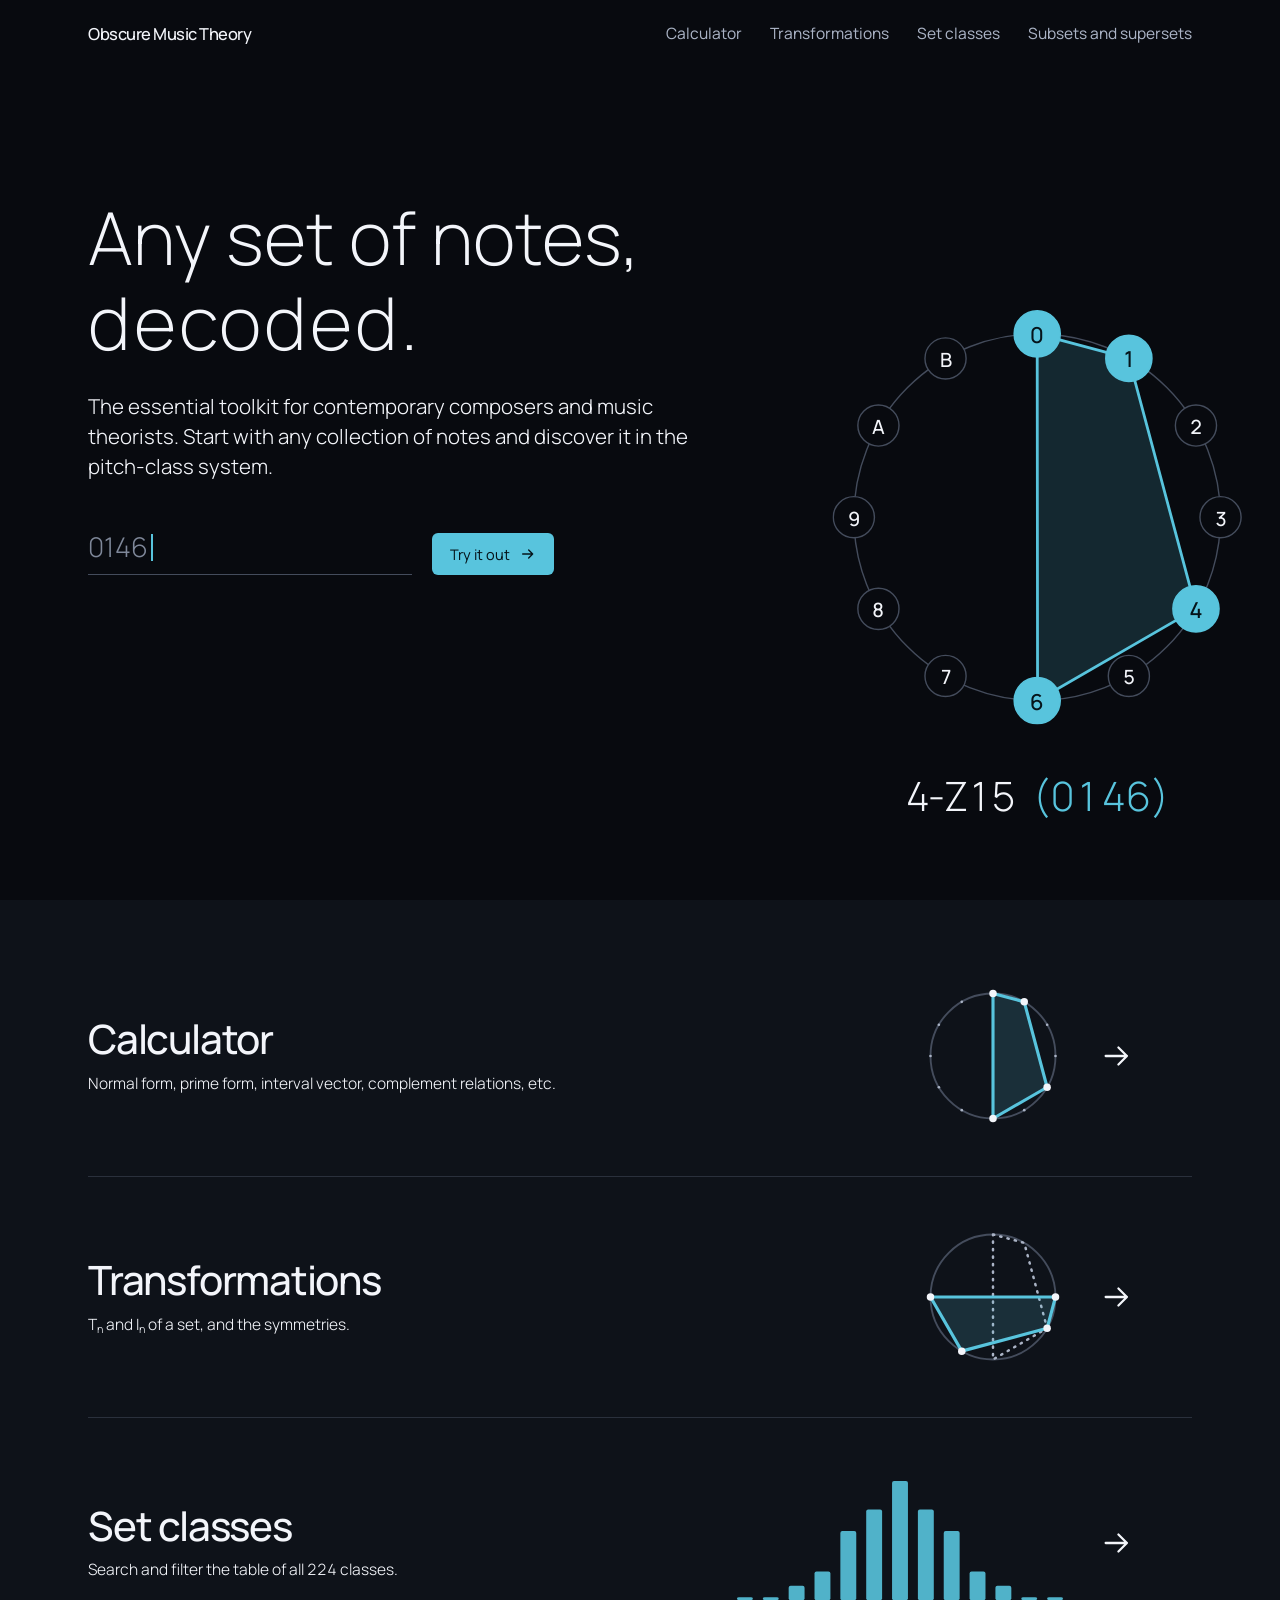
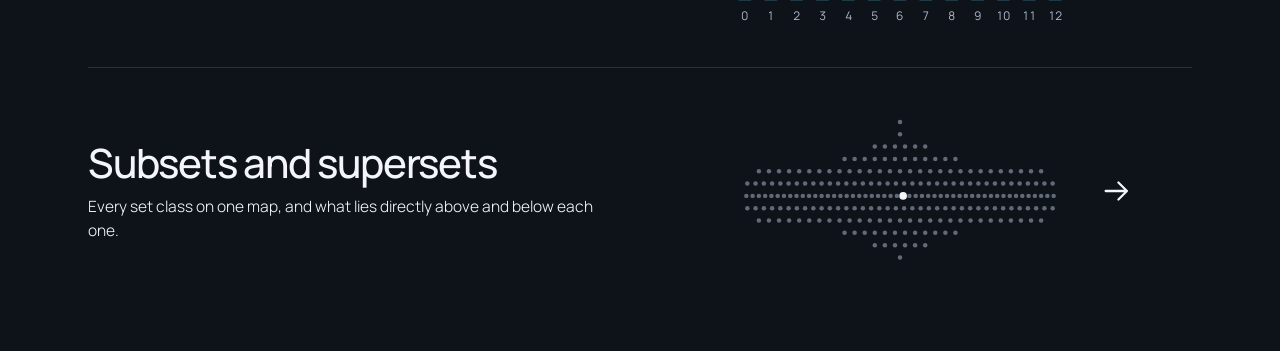
==== index.html @ bfbe254e "Initial commit" ====
<!doctype html>
<html lang="en">
  <head>
    <meta charset="UTF-8" />
    <meta name="viewport" content="width=device-width, initial-scale=1.0" />
    <meta name="color-scheme" content="dark" />
    <title>Obscure Music Theory</title>
    <meta name="description" content="Pitch-class set theory tools: a set calculator, Tn and In transformations, and a browser for all 224 set classes." />
    <link rel="preconnect" href="https://fonts.googleapis.com" />
    <link rel="preconnect" href="https://fonts.gstatic.com" crossorigin />
    <link rel="stylesheet" href="https://fonts.googleapis.com/css2?family=Manrope:wght@200..700&display=swap" />
    <link rel="stylesheet" href="css/base.css" />
    <link rel="stylesheet" href="css/home.css" />
  </head>
  <body>
    <header class="site">
      <div class="bar">
        <a class="logo" href="index.html" aria-current="page">Obscure Music Theory</a>
        <nav aria-label="Pages">
          <a href="calculator.html">Calculator</a>
          <a href="transformations.html">Transformations</a>
          <a href="set-classes.html">Set classes</a>
          <a href="subsets-and-supersets.html">Subsets and supersets</a>
        </nav>
      </div>
    </header>

    <main>
      <section class="hero">
        <div class="hero-text rise">
          <h1 class="title" aria-label="Any set of notes, decoded.">
            <span class="ln" aria-hidden="true">Any set of notes,</span>
            <span class="ln decode" id="decode" aria-hidden="true">decoded.</span>
          </h1>
          <p class="lede">The essential toolkit for contemporary composers and music theorists. Start with any collection of notes and discover it in the pitch-class system.</p>
          <form class="open" id="open">
            <div class="field" id="hero-field">
              <input id="hero-input" type="text" aria-label="Set" autocomplete="off" autocapitalize="characters" spellcheck="false" placeholder="0146" />
              <span class="ghost" id="ghost" aria-hidden="true"><span id="ghost-text"></span><i class="caret"></i></span>
            </div>
            <button type="submit" class="btn primary">Try it out<svg class="arrow" viewBox="0 0 24 24" aria-hidden="true"><path d="M4 12h15M13 6l6 6-6 6" fill="none" stroke="currentColor" stroke-width="2" stroke-linecap="round" stroke-linejoin="round" /></svg></button>
          </form>
        </div>

        <div class="hero-clock rise" style="animation-delay: 0.2s">
          <div id="hero-clock" class="clock"></div>
          <p class="read" aria-live="polite"><span id="h-forte"></span><span id="h-prime" class="accent"></span></p>
        </div>
      </section>

      <section class="band section tools" aria-label="Pages">
        <ul class="wrap">
          <li data-reveal>
            <a href="calculator.html" data-carry="calculator.html">
              <div class="t-text">
                <h2>Calculator</h2>
                <p>Normal form, prime form, interval vector, complement relations,&nbsp;etc.</p>
              </div>
              <div class="vis vis-clock" data-vis="calc" aria-hidden="true"></div>
              <svg class="go" viewBox="0 0 24 24" aria-hidden="true"><path d="M4 12h15M13 6l6 6-6 6" fill="none" stroke="currentColor" stroke-width="1.6" stroke-linecap="round" stroke-linejoin="round" /></svg>
            </a>
          </li>
          <li data-reveal>
            <a href="transformations.html" data-carry="transformations.html">
              <div class="t-text">
                <h2>Transformations</h2>
                <p>T<sub>n</sub> and I<sub>n</sub> of a set, and the symmetries.</p>
              </div>
              <div class="vis vis-clock" data-vis="tn" aria-hidden="true"></div>
              <svg class="go" viewBox="0 0 24 24" aria-hidden="true"><path d="M4 12h15M13 6l6 6-6 6" fill="none" stroke="currentColor" stroke-width="1.6" stroke-linecap="round" stroke-linejoin="round" /></svg>
            </a>
          </li>
          <li data-reveal>
            <a href="set-classes.html">
              <div class="t-text">
                <h2>Set classes</h2>
                <p>Search and filter the table of all 224 classes.</p>
              </div>
              <div class="vis vis-bars" data-vis="classes" aria-hidden="true"></div>
              <svg class="go" viewBox="0 0 24 24" aria-hidden="true"><path d="M4 12h15M13 6l6 6-6 6" fill="none" stroke="currentColor" stroke-width="1.6" stroke-linecap="round" stroke-linejoin="round" /></svg>
            </a>
          </li>
          <li data-reveal>
            <a href="subsets-and-supersets.html" data-carry="subsets-and-supersets.html">
              <div class="t-text">
                <h2>Subsets and supersets</h2>
                <p>Every set class on one map, and what lies directly above and below each one.</p>
              </div>
              <div class="vis vis-lattice" data-vis="lattice" aria-hidden="true"></div>
              <svg class="go" viewBox="0 0 24 24" aria-hidden="true"><path d="M4 12h15M13 6l6 6-6 6" fill="none" stroke="currentColor" stroke-width="1.6" stroke-linecap="round" stroke-linejoin="round" /></svg>
            </a>
          </li>
        </ul>
      </section>
    </main>

    <script src="js/forte-table.js"></script>
    <script src="js/theory.js"></script>
    <script src="js/common.js"></script>
    <script src="js/home.js"></script>
  </body>
</html>
---- css/base.css ----
:root {
  color-scheme: dark;
  --bg: #080a0f;
  --band: #0e1219;
  --hub: #131822;
  --line: #2a303c;
  --line-strong: #444c5c;
  --text: #f3f5fa;
  --muted: #aab3c5;
  --blue: #58c4dd;
  --blue-fill: rgba(88, 196, 221, 0.16);
  --yellow: #f4d35e;
  --ink: #05141a;
  --ic1: #58c4dd;
  --ic2: #5cd0b3;
  --ic3: #83c167;
  --ic4: #f4d35e;
  --ic5: #ff862f;
  --ic6: #fc6255;
  --key-white: #e3e7ef;
  --key-black: #141821;
  --ease: cubic-bezier(0.22, 1, 0.36, 1);
  --spring: cubic-bezier(0.34, 1.7, 0.5, 1);
  --gutter: clamp(20px, 5vw, 48px);
  --edge: max(var(--gutter), calc((100vw - 1200px) / 2 + var(--gutter)));
  --head-h: 68px;

  --font: 'Manrope', system-ui, sans-serif;
  --w-body: 330;
  --w-label: 420;
  --w-head: 520;
  --w-display: 300;
  --track: -0.03em;
  --forte: clamp(3.4rem, 8.5vw, 7rem);
  --prime: clamp(1.8rem, 3.6vw, 3rem);
  --title: clamp(2.4rem, 5vw, 3.9rem);
}

* { box-sizing: border-box; }
[hidden] { display: none !important; }

html { scroll-behavior: smooth; font-size: 97%; }
body {
  margin: 0;
  background: var(--bg);
  color: var(--text);
  font: var(--w-body) 1rem/1.5 var(--font);
  font-variant-numeric: tabular-nums;
  -webkit-font-smoothing: antialiased;
}
button, input, select, svg text { font-family: var(--font); }
button { font-size: inherit; color: inherit; }
a { color: inherit; }

h1, h2, h3 { margin: 0; font-weight: var(--w-head); color: var(--text); letter-spacing: var(--track); }
h2 { font-size: clamp(1.4rem, 2.4vw, 1.8rem); line-height: 1.15; }
h3 { font-size: 1.0625rem; line-height: 1.3; letter-spacing: -0.01em; }
p { margin: 0; }
sub { font-size: 0.7em; line-height: 0; vertical-align: baseline; position: relative; top: 0.35em; }

.sr-only { position: absolute; width: 1px; height: 1px; overflow: hidden; clip: rect(0 0 0 0); white-space: nowrap; }

:focus-visible { outline: 2px solid var(--yellow); outline-offset: 3px; }

/* ---------- site header ---------- */

.site { height: var(--head-h); }
.bar {
  max-width: 1200px;
  height: 100%;
  margin: 0 auto;
  padding: 0 var(--gutter);
  display: flex;
  align-items: center;
  justify-content: space-between;
  gap: 8px 32px;
}
.logo { font-weight: var(--w-head); font-size: 1.0625rem; letter-spacing: var(--track); text-decoration: none; }
.site nav { display: flex; gap: 28px; }
.site nav a {
  position: relative;
  padding: 6px 0;
  color: var(--muted);
  font-weight: var(--w-label);
  text-decoration: none;
  transition: color 0.25s;
}
.site nav a::after {
  content: '';
  position: absolute;
  left: 0;
  right: 0;
  bottom: 0;
  height: 2px;
  background: var(--blue);
  transform: scaleX(0);
  transform-origin: left;
  transition: transform 0.5s var(--ease);
}
.site nav a:hover { color: var(--text); }
.site nav a:hover::after { transform: scaleX(1); }
.site nav a[aria-current] { color: var(--text); }
.site nav a[aria-current]::after { transform: scaleX(1); }

@media (max-width: 640px) {
  .site { height: auto; }
  .bar { flex-direction: column; align-items: flex-start; padding-top: 14px; padding-bottom: 6px; }
  .site nav { flex-wrap: wrap; gap: 4px 22px; }
}

/* ---------- motion ---------- */

@keyframes rise { from { opacity: 0; transform: translateY(20px); } to { opacity: 1; transform: none; } }
@keyframes draw { to { stroke-dashoffset: 0; } }
@keyframes pop { from { opacity: 0; transform: scale(0.4); } to { opacity: 1; transform: none; } }
@keyframes tick { from { opacity: 0; transform: translateY(0.25em); } to { opacity: 1; transform: none; } }
@keyframes cell { from { opacity: 0; transform: translateX(-16px); } to { opacity: 1; transform: none; } }
@keyframes flash { from { fill: var(--yellow); } }
@keyframes flash-hit { from { fill: #fff; } }
@keyframes pulse { 35% { transform: scale(1.5); } }
@keyframes press { from { background: var(--yellow); color: var(--ink); } }

.rise { animation: rise 1s var(--ease) both; }

[data-reveal] {
  opacity: 0;
  transform: translateY(28px);
  transition: opacity 1s var(--ease), transform 1s var(--ease);
}
[data-reveal].in { opacity: 1; transform: none; }

.tick { display: inline-block; animation: tick 0.5s var(--ease) both; }
p.tick { display: block; }

/* ---------- layout ---------- */

.section { padding: clamp(36px, 6vh, 64px) 0; }
.band { background: var(--band); }
.wrap { max-width: 1200px; margin: 0 auto; padding: 0 var(--gutter); }
.cols { display: grid; grid-template-columns: minmax(0, 1fr); gap: 40px 20px; }
@media (min-width: 901px) {
  .cols { grid-template-columns: repeat(12, minmax(0, 1fr)); }
}

.key { color: var(--text); font-weight: var(--w-label); font-size: 1rem; }
.display {
  margin: 0 0 12px;
  font: var(--w-display) var(--forte)/1 var(--font);
  letter-spacing: var(--track);
  min-height: 1em;
  overflow-wrap: anywhere;
}
.display.accent { margin: 0; color: var(--blue); font-size: var(--prime); line-height: 1.15; letter-spacing: 0.01em; }
.title { font-size: var(--title); font-weight: var(--w-display); line-height: 1.1; letter-spacing: var(--track); }
.note { color: var(--muted); }

/* ---------- text field ---------- */

.field { position: relative; }
.field::after {
  content: '';
  position: absolute;
  left: 0;
  right: 0;
  bottom: 0;
  height: 2px;
  background: var(--blue);
  transform: scaleX(0);
  transform-origin: left;
  transition: transform 0.6s var(--ease);
}
.field:focus-within::after { transform: scaleX(1); }
.field input {
  display: block;
  width: 100%;
  padding: 4px 0 10px;
  color: var(--text);
  background: none;
  border: 0;
  border-bottom: 1px solid var(--line-strong);
  border-radius: 0;
  outline: none;
  font: var(--w-display) var(--title)/1.2 var(--font);
  letter-spacing: 0.01em;
}
.field input::placeholder { color: #7f889a; }
.field.small input { font-size: 1.375rem; font-weight: var(--w-body); padding-bottom: 8px; }

/* ---------- buttons ---------- */

.btn {
  display: inline-flex;
  align-items: center;
  gap: 8px;
  padding: 8px 15px;
  color: var(--text);
  background: rgba(255, 255, 255, 0.07);
  border: 0;
  border-radius: 6px;
  font-size: 0.9375rem;
  font-weight: var(--w-label);
  text-decoration: none;
  cursor: pointer;
  transition: background 0.25s, color 0.25s, transform 0.3s var(--spring);
}
.btn svg { width: 9px; height: 9px; flex: none; }
.btn:hover { background: rgba(255, 255, 255, 0.13); transform: scale(1.04); }
.btn:active { transform: scale(0.96); }
.btn.press { animation: press 0.4s var(--ease); }
.btn.primary { color: var(--ink); background: var(--blue); }
.btn.primary:hover { background: #7bd3e8; }

/* A row of choices where each one is on or off. */
.seg { display: flex; flex-wrap: wrap; gap: 4px; }
.seg button {
  min-width: 2.5rem;
  padding: 7px 11px;
  background: rgba(255, 255, 255, 0.07);
  border: 0;
  border-radius: 6px;
  font-weight: var(--w-label);
  cursor: pointer;
  transition: background 0.25s, color 0.25s, transform 0.3s var(--spring);
}
.seg button:hover { background: rgba(255, 255, 255, 0.14); }
.seg button:active { transform: scale(0.94); }
.seg button[aria-pressed='true'] { color: var(--ink); background: var(--blue); }

/* The gliding track: a row of choices of which one is on, and one thumb that slides to it.
   --cols is how many choices there are, --n which one is chosen. */
.track { position: relative; display: grid; grid-template-columns: repeat(var(--cols, 12), minmax(0, 1fr)); --n: 0; padding: 4px; background: rgba(255, 255, 255, 0.05); border-radius: 8px; }
.track .thumb { position: absolute; top: 4px; bottom: 4px; left: 4px; width: calc((100% - 8px) / var(--cols, 12)); border-radius: 6px; background: var(--blue); transform: translateX(calc(var(--n) * 100%)); transition: transform 0.6s var(--ease); }
.track button { position: relative; z-index: 1; min-width: 0; height: 40px; padding: 0; background: none; border: 0; border-radius: 6px; color: var(--text); font-weight: var(--w-label); cursor: pointer; transition: color 0.3s, background 0.25s; }
.track button:hover { background: rgba(255, 255, 255, 0.1); }
.track button[aria-pressed='true'] { color: var(--ink); background: none; }
.track button:active { transform: scale(0.94); }

/* ---------- clock ---------- */

.clock svg { display: block; width: 100%; height: auto; }
.clock .ring {
  fill: none;
  stroke: var(--line-strong);
  stroke-width: 1.5;
  stroke-dasharray: 1;
  stroke-dashoffset: 1;
  animation: draw 1.8s var(--ease) 0.2s forwards;
}
.shape {
  fill: var(--blue-fill);
  stroke: var(--blue);
  stroke-width: 3;
  stroke-linejoin: round;
  opacity: 0;
  transition: opacity 0.5s;
}
.shape.show { opacity: 1; }
.axis {
  stroke: var(--yellow);
  stroke-width: 1.25;
  stroke-opacity: 0.75;
  stroke-linecap: round;
  stroke-dasharray: 1;
  stroke-dashoffset: 1;
  animation: draw 0.45s var(--ease) forwards;
}

.node {
  cursor: pointer;
  outline: none;
  transform-box: fill-box;
  transform-origin: center;
  animation: pop 0.8s var(--ease) both;
  animation-delay: calc(var(--i) * 55ms + 500ms);
}
.node .bubble { transform-box: fill-box; transform-origin: center; transition: transform 0.5s var(--spring); }
.node circle { fill: var(--bg); stroke: var(--line-strong); stroke-width: 1.5; transition: fill 0.35s, stroke 0.35s; }
.node text { fill: var(--text); font-size: 21px; font-weight: var(--w-head); pointer-events: none; transition: fill 0.35s; }
.node:hover .bubble { transform: scale(1.1); }
.node:hover circle { stroke: var(--text); }
.node.on .bubble { transform: scale(1.12); }
.node.on:hover .bubble { transform: scale(1.2); }
.node.on circle { fill: var(--blue); stroke: var(--blue); }
.node.on text { fill: var(--ink); }
.node.ping .bubble { animation: pulse 0.6s var(--ease); }
.node:focus-visible circle { stroke: var(--yellow); stroke-width: 3; }
.clock.static .node { cursor: default; }
.clock.static .node:hover .bubble { transform: none; }
.clock.static .node:hover circle { stroke: var(--line-strong); }
.clock.static .node.on:hover .bubble { transform: scale(1.12); }
.clock.static .node.on:hover circle { stroke: var(--blue); }

/* ---------- keyboard ---------- */

.keys-scroll { overflow-x: auto; padding: 2px 0 6px; }
.kb { display: block; margin: 0 auto; touch-action: manipulation; }
.kb:focus-visible { outline: none; }
.kb .key { cursor: pointer; }
.kb rect { transition: fill 0.35s, stroke 0.2s; }
.kb .white rect { fill: var(--key-white); stroke: #5a6272; stroke-width: 1; }
.kb .black rect { fill: var(--key-black); stroke: #000; stroke-width: 1; }
/* A key in the set; a hit is one the page points out. */
.kb .white.on rect { fill: var(--blue); }
.kb .black.on rect { fill: #1d8aa6; }
.kb .white.hit rect { fill: var(--yellow); }
.kb .black.hit rect { fill: #c9a62f; }
.kb .key:hover rect { stroke: var(--yellow); stroke-width: 2; }
.kb:focus-visible .key.cursor rect { stroke: var(--yellow); stroke-width: 3; }
.kb .key.ping rect { animation: flash 0.6s; }
.kb .key.hit.ping rect { animation-name: flash-hit; }
.kb .klab { fill: var(--ink); font-size: 13px; font-weight: var(--w-label); text-anchor: middle; pointer-events: none; }
.kb .black .klab { fill: #fff; }
.kb .black.hit .klab { fill: var(--ink); }

.link {
  padding: 0;
  background: none;
  border: 0;
  font-weight: var(--w-label);
  text-decoration: underline;
  text-decoration-color: var(--line-strong);
  text-underline-offset: 4px;
  cursor: pointer;
  transition: color 0.25s, text-decoration-color 0.25s;
}
.link:hover { color: var(--blue); text-decoration-color: var(--blue); }

/* ---------- small clocks drawn by lattice.js ---------- */

svg.mc { display: block; width: 100%; height: auto; }
.mc-ring { fill: none; stroke: var(--line-strong); stroke-width: 1; }
.mc-shape { fill: var(--blue-fill); stroke: var(--blue); stroke-width: 1.6; stroke-linejoin: round; }
.mc-dot.off { fill: var(--line-strong); }
.mc-dot.on { fill: var(--blue); }
.mc-dot.hot { fill: var(--yellow); }
.mc-dot.ghost { fill: none; stroke: var(--yellow); stroke-width: 1.4; stroke-dasharray: 2.2 2; }

/* ---------- property rows ---------- */

.ptable { max-width: 600px; }
.prow {
  display: grid;
  grid-template-columns: minmax(9rem, 16rem) minmax(0, 1fr);
  gap: 0 16px;
  align-items: baseline;
  padding: 8px 0;
  border-bottom: 1px solid var(--line);
}
.phead { padding-top: 0; padding-bottom: 8px; border-bottom-color: var(--line-strong); font-weight: var(--w-label); }
.pname { font-weight: var(--w-label); }
.pval { overflow-wrap: anywhere; }
.pval .note { margin-left: 10px; }
[data-reveal].in .prow { animation: cell 0.7s var(--ease) backwards; animation-delay: calc(var(--i, 0) * 55ms + 150ms); }

@media (max-width: 900px) {
  .prow { grid-template-columns: minmax(0, 1fr); gap: 0; }
  .phead { display: none; }
}

@media (prefers-reduced-motion: reduce) {
  html { scroll-behavior: auto; }
  *, *::before, *::after { animation-duration: 0.001ms !important; animation-delay: 0s !important; transition-duration: 0.001ms !important; }
  [data-reveal] { opacity: 1; transform: none; }
}
---- css/home.css ----
/* Home page. Shared styles are in base.css. */

/* ---------- hero ---------- */

/* Lopsided on purpose: the words take the left, the clock is the full right edge of the screen and sits low. */
.hero {
  display: grid;
  grid-template-columns: minmax(0, 1fr);
  gap: 48px;
  padding: clamp(24px, 6vh, 72px) var(--gutter) clamp(56px, 10vh, 112px) var(--edge);
}
.hero-text { display: grid; gap: 28px; align-content: center; }
.hero .title { font-size: clamp(2.6rem, 5.7vw, 5.3rem); font-weight: 250; line-height: 1.16; letter-spacing: 0; }
.title .ln { display: block; white-space: nowrap; }
.lede { max-width: 39rem; font-size: clamp(1.16rem, 1.6vw, 1.48rem); line-height: 1.45; }

/* "decoded." scrambles through pitch classes and settles, letter by letter. */
.decode .ch { position: relative; display: inline-block; text-align: center; }
.decode .ch.s { color: var(--blue); opacity: 0.85; }
.decode .ch.next::before {
  content: '';
  position: absolute;
  left: -0.03em;
  top: 0.16em;
  bottom: 0.14em;
  width: 0.04em;
  background: var(--blue);
}
.decode .ch.d { text-align: left; animation: settle 0.8s var(--ease); }
@keyframes settle {
  from { color: var(--blue); filter: blur(7px); opacity: 0.4; transform: translateY(-0.08em) scale(1.12); }
  to { filter: none; opacity: 1; transform: none; }
}

.open { display: flex; align-items: flex-end; gap: 20px; margin-top: 18px; max-width: 30rem; }
.open .field { flex: 1; min-width: 0; }
.open input { font-size: 1.75rem; }
.js-ghost input::placeholder { color: transparent; }
.ghost {
  position: absolute;
  left: 0;
  top: 4px;
  display: flex;
  align-items: center;
  color: #7f889a;
  font: var(--w-display) 1.75rem/1.2 var(--font);
  letter-spacing: 0.01em;
  pointer-events: none;
  white-space: pre;
}
.ghost[hidden] { display: none; }
.caret { display: inline-block; width: 2px; height: 1em; margin-left: 3px; background: var(--blue); animation: blink 1s steps(1) infinite; }
@keyframes blink { 50% { opacity: 0; } }
.open .btn { padding: 11px 18px; gap: 10px; white-space: nowrap; }
.btn .arrow { width: 16px; height: 16px; transition: transform 0.5s var(--ease); }
.btn:hover .arrow { transform: translateX(5px); }

.hero-clock { display: grid; gap: 12px; justify-items: center; }
.hero-clock .clock { width: min(100%, 440px); }
.read { display: flex; flex-wrap: wrap; align-items: baseline; gap: 6px 18px; justify-content: center; min-height: 3.6rem; }
.read span { font-size: clamp(1.8rem, 3.2vw, 2.6rem); font-weight: var(--w-display); letter-spacing: var(--track); line-height: 1.2; }
.read .accent { color: var(--blue); letter-spacing: 0.01em; }

@media (min-width: 901px) {
  .hero {
    grid-template-columns: minmax(0, 1fr) min(38vw, 780px);
    align-items: center;
    min-height: min(calc(100vh - var(--head-h)), 860px);
    gap: 4vw;
  }
  .hero { padding-right: 0; }
  .hero-text { margin-bottom: 18vh; }
  .hero-clock { align-self: end; justify-items: stretch; margin-bottom: -2vh; }
  .hero-clock .clock { width: 100%; }
}

/* ---------- the three pages ---------- */

.tools { padding: clamp(24px, 4vh, 48px) 0; }
.tools ul { list-style: none; margin: 0 auto; }
.tools li + li { border-top: 1px solid var(--line); }
.tools a {
  display: grid;
  grid-template-columns: minmax(0, 1fr) auto;
  grid-template-areas: 'text go' 'vis vis';
  align-items: center;
  gap: 24px 32px;
  padding: clamp(28px, 5vh, 52px) 0;
  text-decoration: none;
}
.tools h2 { font-size: clamp(1.8rem, 3.4vw, 2.6rem); line-height: 1.1; }
.t-text { grid-area: text; display: grid; gap: 10px; }
.t-text p { max-width: 36rem; }
.go { grid-area: go; width: 34px; height: 34px; transition: transform 0.5s var(--ease), color 0.3s; }
.tools a:hover .go { transform: translateX(10px); color: var(--blue); }
.tools a:hover h2 { color: var(--blue); }
.tools h2 { transition: color 0.3s; }
.vis { grid-area: vis; }
.vis svg { display: block; width: 100%; height: auto; overflow: visible; }

@media (min-width: 901px) {
  .tools a {
    grid-template-columns: repeat(12, minmax(0, 1fr)) auto;
    grid-template-areas: 'text text text text text text . vis vis vis vis go';
  }
  .t-text { grid-column: 1 / 7; }
  .vis { grid-column: 8 / 12; justify-self: end; width: 100%; }
  .vis-clock { max-width: 150px; }
  .vis-bars { max-width: 340px; }
}

/* drawings */
.vis .ring { fill: none; stroke: var(--line-strong); stroke-width: 3; }
.vis .poly { fill: var(--blue-fill); stroke: var(--blue); stroke-width: 5; stroke-linejoin: round; }
.vis .ghost { fill: none; stroke: var(--muted); stroke-width: 4; stroke-linejoin: round; stroke-dasharray: 2 10; stroke-linecap: round; }
.vis .dot { fill: var(--text); }
.vis .d { fill: var(--muted); transform-box: fill-box; transform-origin: center; transform: scale(0.35); transition: transform 0.5s var(--spring), fill 0.4s; }
.vis .d.on { fill: var(--text); transform: none; }
.vis .flip {
  stroke: var(--yellow);
  stroke-width: 2.5;
  stroke-linecap: round;
  opacity: 0;
  transform-origin: 50% 50%;
  transform-box: view-box;
  transition: opacity 0.4s, transform 0.7s var(--ease);
}
.vis .flip.on { opacity: 0.8; }

.vis-bars { max-width: 340px; }
.vis .bar rect {
  fill: var(--blue);
  opacity: 0.9;
  transform-box: fill-box;
  transform-origin: bottom;
  transform: scaleY(0);
  transition: transform 0.9s var(--ease) calc(var(--i) * 55ms);
}
li.in .vis .bar rect { transform: none; }
.vis .bar text { fill: var(--text); font-size: 12px; font-weight: var(--w-label); text-anchor: middle; }
.vis .bar .cnt { opacity: 0; transition: opacity 0.3s; }
.vis .bar .card { fill: var(--muted); }
.tools a:hover .vis .bar rect, .tools a:focus-visible .vis .bar rect { animation: wave 1.3s ease-in-out calc(var(--i) * 45ms) 1 both; }
.tools a:hover .vis .bar .cnt, .tools a:focus-visible .vis .bar .cnt { opacity: 1; transition-delay: calc(var(--i) * 40ms); animation: wave-count 1.3s ease-in-out calc(var(--i) * 45ms) 1 both; }
@keyframes wave-count {
  0%, 100% { transform: none; }
  40% { transform: translateY(calc(var(--h) * 0.6px)); }
}
@keyframes wave {
  0%, 100% { transform: none; }
  40% { transform: scaleY(0.4); fill: var(--yellow); }
}

.vis-lattice { max-width: 340px; }
.vis .c { fill: var(--muted); opacity: 0.55; transition: fill 0.5s calc(var(--r) * 70ms), opacity 0.5s calc(var(--r) * 70ms); }
.vis .c.sel { fill: var(--text); opacity: 1; }
.vis .lit .c.above { fill: var(--yellow); opacity: 0.95; }
.vis .lit .c.below { fill: var(--blue); opacity: 0.95; }

.foot { padding-top: 28px; padding-bottom: 36px; }

@media (max-width: 640px) {
  .open { flex-direction: column; align-items: stretch; }
  .open .btn { justify-content: center; }
}

@media (prefers-reduced-motion: reduce) {
  .tools a:hover .vis .bar rect, .tools a:focus-visible .vis .bar rect,
  .tools a:hover .vis .bar .cnt, .tools a:focus-visible .vis .bar .cnt { animation: none; }
}
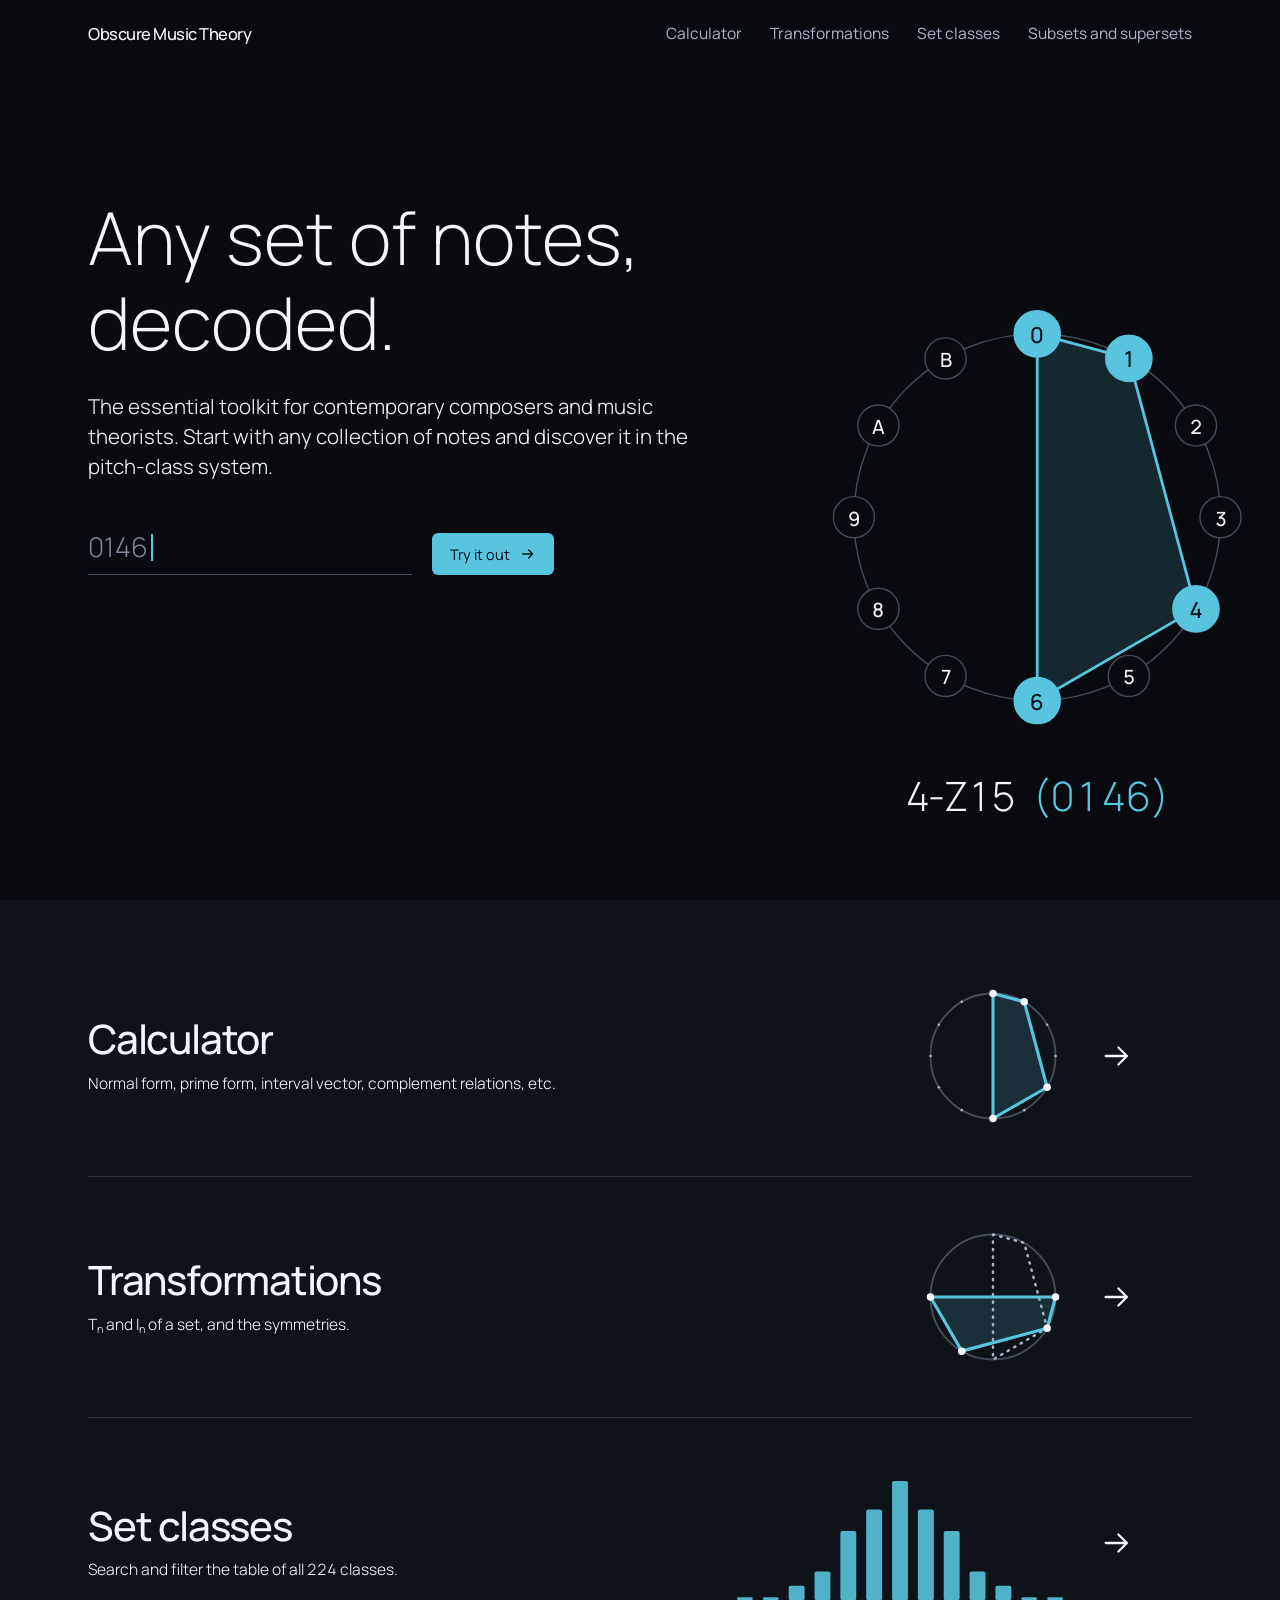
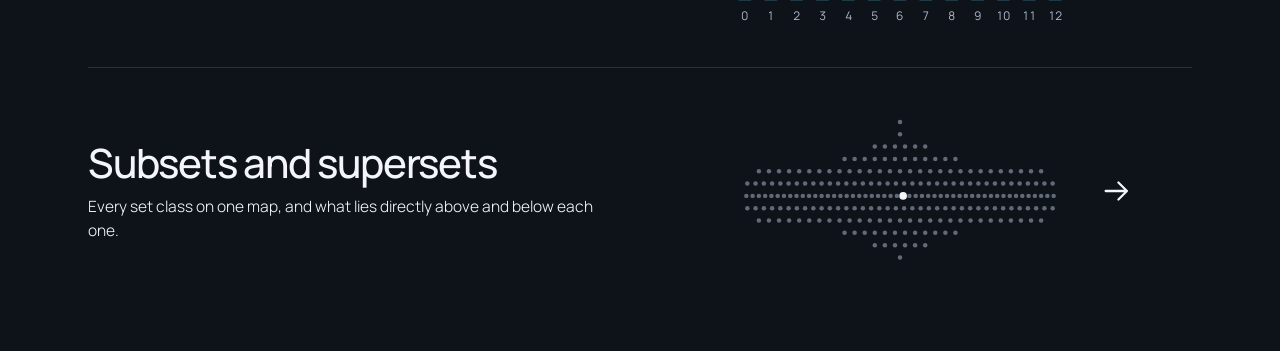
==== commit 6dd3d3ed: "Update" ====
--- a/index.html
+++ b/index.html
@@ -96,7 +96,7 @@
 
     <script src="js/forte-table.js"></script>
     <script src="js/theory.js"></script>
-    <script src="js/common.js"></script>
+    <script src="js/common.js?v=2"></script>
     <script src="js/home.js"></script>
   </body>
 </html>
